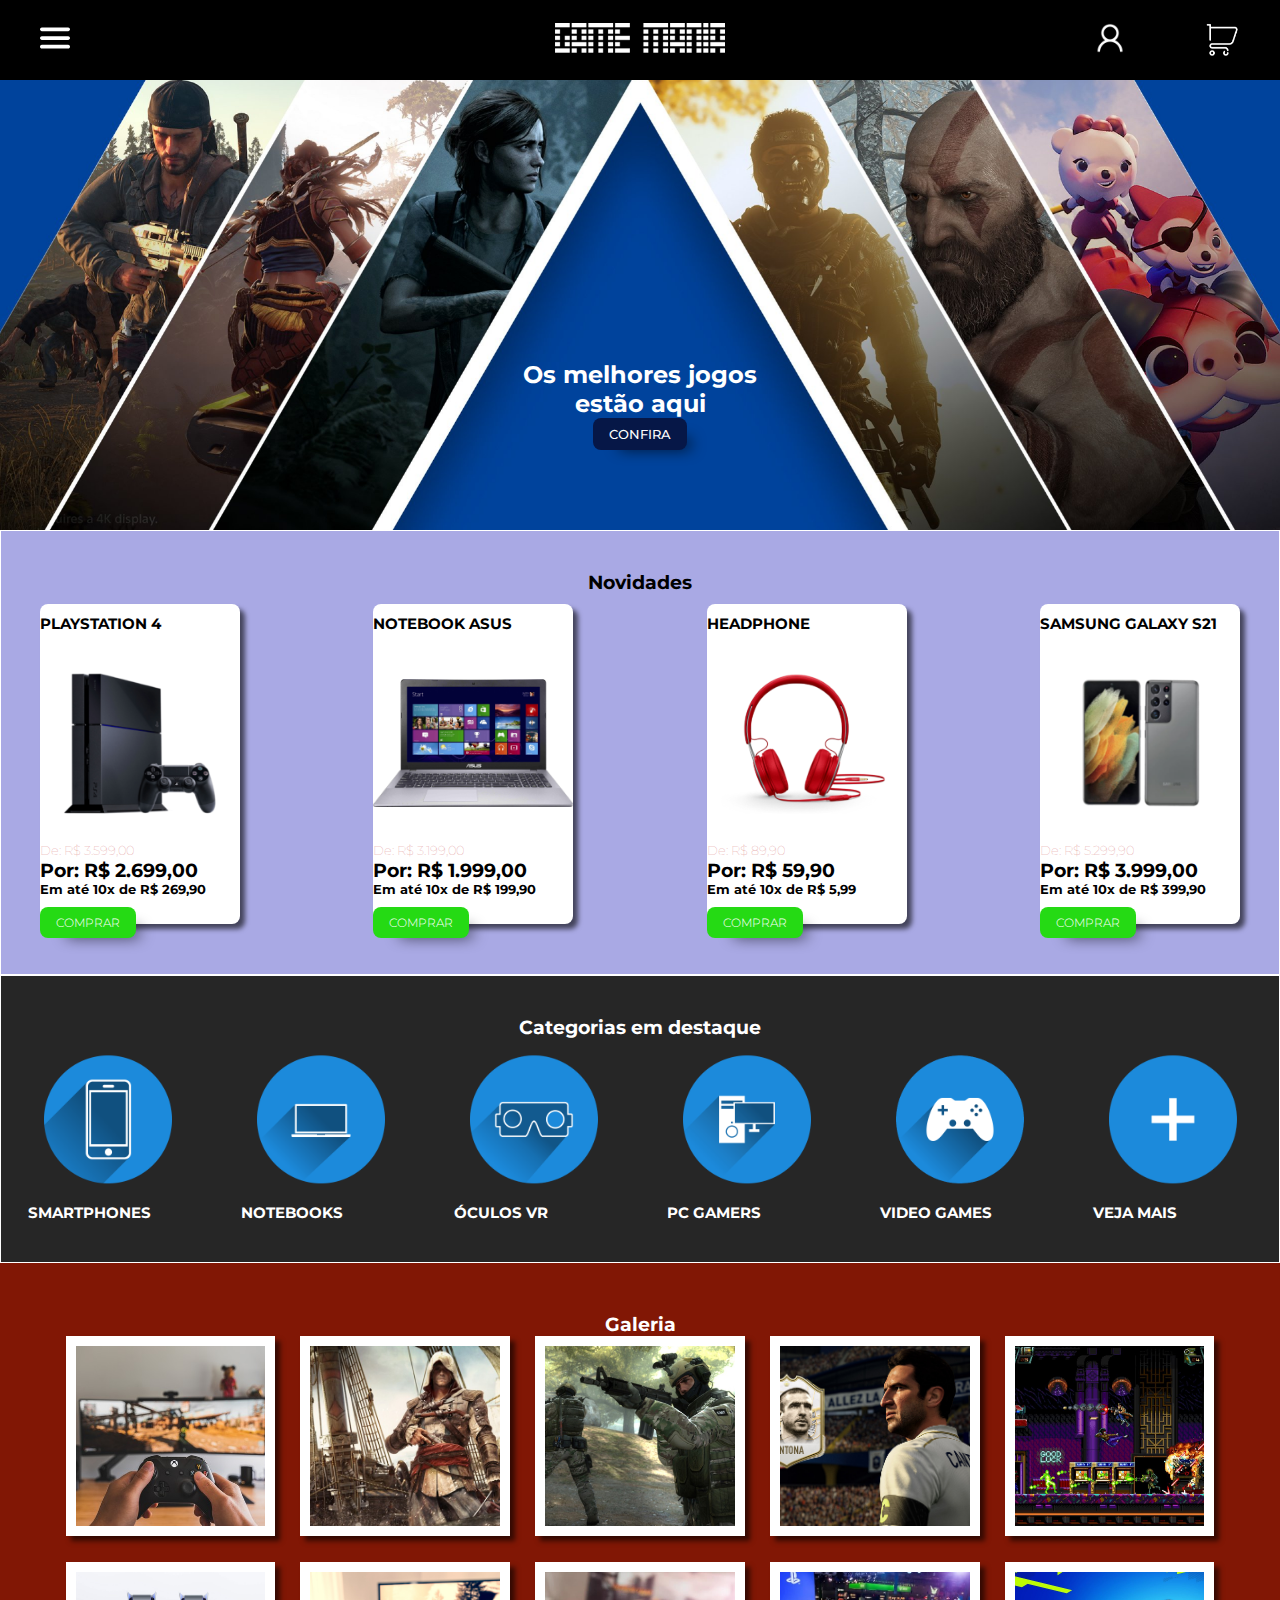
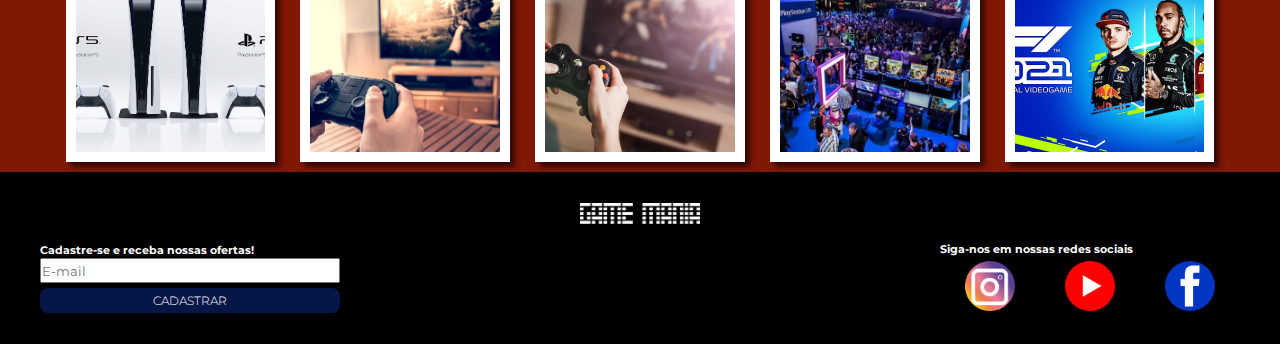
==== index.html @ 01f085e4 "inserindo rodapé e responsividade do rodapé" ====
<!DOCTYPE html>
<html lang="pt-br">
<head>
    <meta charset="UTF-8">
    <meta http-equiv="X-UA-Compatible" content="IE=edge">
    <meta name="viewport" content="width=device-width, initial-scale=1.0">
    <title>Home - Game Mania</title>
    <link href="https://cdn.jsdelivr.net/npm/bootstrap@5.1.3/dist/css/bootstrap.min.css" rel="stylesheet" integrity="sha384-1BmE4kWBq78iYhFldvKuhfTAU6auU8tT94WrHftjDbrCEXSU1oBoqyl2QvZ6jIW3" crossorigin="anonymous">
    <link rel="stylesheet" href="css/style.css">
</head>
<body>
    <!-- CABEÇALHO -->
    <header>
        <div class="container-grid">

            <!-- MENU DE BARRAS-->
            <div class="menu-hamburger">
                <a href="#" onclick="mostrarMenu()"><img src="imagens/menu-hamburguer.svg" alt="menu" width="30px"></a>
                <nav id="menu" class="menu">
                    <a href="#">Celulares</a>
                    <a href="#">Computadores</a>
                    <a href="#">Consoles</a>
                    <a href="#">Acessórios</a>
                    <a href="#">Pc gamers</a>
                </nav>
            </div>

            <!-- LOGO -->
            <div class="logo">
                <a href="#"><img src="imagens/logo-game-mania.png" alt="logo do site game mania" width="170px"></a>
            </div>
            
            <!-- LOGIN E CARRINHO -->
            <div class="icones-menu">

                <!-- LOGIN -->
                <div class="login">
                    <a href="#"><img src="imagens/login.png" alt="login" width="40px"></a>
                </div>

                <!-- CARRINHO -->
                <div class="carrinho">
                    <a href="#"><img src="imagens/carrinho-de-compras.png" alt="carrinho de compras" width="35px"></a>
                </div>    
            </div>
        </div>    
    </header>
    <!-- BANNER -->
    <div class="banner">
        <div class="container-grid posicao-banner">
            <div class="texto-banner">
                <h2>Os melhores jogos estão aqui</h2>
                <button>Confira</button>
            </div>
        </div>
    </div>
    <!-- FIM DO BANNER -->

    <!-- INICIO PRODUTOS EM NOVIDADE -->
    <section class="produtos-novidade">
        <div class="posicao-produtos-novidade">
            <div class="texto-produtos-novidade">
                <h3>Novidades</h3>
            </div>
            <div class="cards-prod-novidade container-grid">
                
                <!-- 1º PRODUTO EM NOVIDADE -->
                    <div class="card">
                        <h3>playstation 4</h3>
                        <div class="icon">
                            <img src="imagens/playstation4.png" alt="playstation 4">
                        </div>
                        <h5>De: R$ 3.599,00</h5>
                        <h4>Por: R$ 2.699,00</h4>
                        <h6>Em até 10x de R$ 269,90</h6>
                        <button>Comprar</button> 
                    </div>
                
                <!-- 2º PRODUTO EM NOVIDADE -->
                    <div class="card">
                        <h3>notebook asus</h3>
                        <div class="icon">
                            <img src="imagens/laptop-asus.png" alt="notebook">
                        </div>
                        <h5>De: R$ 3.199,00</h5>
                        <h4>Por: R$ 1.999,00</h4>
                        <h6>Em até 10x de R$ 199,90</h6>
                        <button>Comprar</button> 
                    </div>
                
                <!-- 3º PRODUTO EM NOVIDADE -->
                    <div class="card">
                        <h3>headphone</h3>
                        <div class="icon">
                            <img src="imagens/headphone-vermelho.png" alt="headphone">
                        </div>
                        <h5>De: R$ 89,90</h5>
                        <h4>Por: R$ 59,90</h4>
                        <h6>Em até 10x de R$ 5,99</h6>
                        <button>Comprar</button> 
                    </div>   
                
                <!-- 4º PRODUTO EM NOVIDADE -->
                    <div class="card">
                        <h3>Samsung galaxy s21</h3>
                        <div class="icon">
                            <img src="imagens/samsung-galaxy-s21.png" alt="galaxy s21">
                        </div>
                        <h5>De: R$ 5.299,90</h5>
                        <h4>Por: R$ 3.999,00</h4>
                        <h6>Em até 10x de R$ 399,90</h6>
                        <button>Comprar</button> 
                    </div>                  
            </div>
        </div>
    </section>

    <!-- CATEGORIAS EM DESTAQUE -->
    <section class="categorias">
        <div class="categorias-destaque container">
            <div class="texto-categorias">
                <h3>Categorias em destaque</h3>
            </div>

            <div class="row">
                    
                    <div class="col">
                        <section class="card">
                            <div class="icone">
                                <a href="#"><img src="imagens/icone smartphone.png" alt="smartphones"></a>
                            </div>
                            <h4>Smartphones</h4>
                        </section>  
                    </div>
                    
                    <div class="col">
                        <section class="card">
                            <div class="icone">
                                <a href="#"><img src="imagens/icone notebook.png" alt="notebooks"></a>
                            </div>
                            <h4>Notebooks</h4>
                        </section>    
                    </div>

                    <div class="col">
                        <section class="card">
                            <div class="icone">
                                <a href="#"><img src="imagens/icone-oculos-vr.png" alt="óculos vr"></a>
                            </div>
                            <h4>Óculos vr</h4>
                        </section>    
                    </div>

                    <div class="col">
                        <section class="card">
                            <div class="icone">
                                <a href="#"><img src="imagens/icone-pcgamer.png" alt="pc gamers"></a>
                            </div>
                            <h4>pc gamers</h4>
                        </section>    
                    </div>

                    <div class="col">
                        <section class="card">
                            <div class="icone">
                                <a href="#"><img src="imagens/icone-videogame.png" alt="videogames"></a>
                            </div>
                            <h4>video games</h4>
                        </section>    
                    </div>

                    <div class="col">
                        <section class="card">
                            <div class="icone">
                                <a href="#"><img src="imagens/icone-veja-mais.png" alt="veja mais"></a>
                            </div>
                            <h4>veja mais</h4>
                        </section>   
                    </div> 
            </div>
        </div>
    </section>
    <section class="galeria">
        <div class="galeria-fotos">
            <div class="texto-galeria">
                <h3>Galeria</h3>
            </div>
            <div class="cards-galeria container-grid">
                <a href="imagens/galeria/foto1.jpg" class="itens-galeria">
                    <img src="imagens/galeria/foto1.jpg" alt="">
                </a>
                <a href="imagens/galeria/foto2.jpg" class="itens-galeria">
                    <img src="imagens/galeria/foto2.jpg" alt="">
                </a>
                <a href="imagens/galeria/foto3.jpg" class="itens-galeria">
                    <img src="imagens/galeria/foto3.jpg" alt="">
                </a>
                <a href="imagens/galeria/foto4.jpg" class="itens-galeria">
                    <img src="imagens/galeria/foto4.jpg" alt="">
                </a>
                <a href="imagens/galeria/foto5.jpg" class="itens-galeria">
                    <img src="imagens/galeria/foto5.jpg" alt="">
                </a>
                <a href="imagens/galeria/foto6.jpg" class="itens-galeria">
                    <img src="imagens/galeria/foto6.jpg" alt="">
                </a>
                <a href="imagens/galeria/foto7.jpg" class="itens-galeria">
                    <img src="imagens/galeria/foto7.jpg" alt="">
                </a>
                <a href="imagens/galeria/foto8.jpg" class="itens-galeria">
                    <img src="imagens/galeria/foto8.jpg" alt="">
                </a>
                <a href="imagens/galeria/foto9.jpg" class="itens-galeria">
                    <img src="imagens/galeria/foto9.jpg" alt="">
                </a>
                <a href="imagens/galeria/foto10.jpg" class="itens-galeria">
                    <img src="imagens/galeria/foto10.jpg" alt="">
                </a>                
            </div>
        </div>
    </section>
    
     <!-- RODAPÉ -->
     <footer class="footer">
        <div class="rodape">
            <!-- LOGO RODAPÉ     -->
            <div class="logo-rodape">
                <img src="imagens/logo-game-mania.png" alt="logo do rodapé" width="120px">
            </div>
            <div class="cadastro-e-redes container-grid">
                <div class="receber-ofertas">
                    <div class="card">
                        <h6>Cadastre-se e receba nossas ofertas!</h6>
                        <input type="email" class="cadastro-ofertas-txt" placeholder="E-mail">
                        <a href="#" class="cadastro-ofertas-btn">
                            <button>Cadastrar</button>
                        </a>
                    </div>
                </div>
    
                <div class="redes-sociais">
                    <div class="card">
                        <h6>Siga-nos em nossas redes sociais</h6>
                        <div class="icones-redes-sociais">
                            <a href="#"><img src="imagens/footer/logo instagram.png" alt="Instagram" class="instagram" width="50px"></a>
                            <a href="#"><img src="imagens/footer/logo youtube.png" alt="Youtube" class="youtube" width="50px"></a>
                            <a href="#"><img src="imagens/footer/logo facebook.png" alt="Facebook" class="facebook" width="50px"></a>
                        </div>
                    </div>
                </div>

            </div>
             
            
        </div>
    </footer>








    <script>
        let menu = document.getElementById("menu");

        function mostrarMenu() {
            if(getComputedStyle(menu).display != "none") {
                menu.style.display = "none"
            }else (
                menu.style.display = "flex"
            )
        }
    </script>
    <script src="https://cdn.jsdelivr.net/npm/bootstrap@5.1.3/dist/js/bootstrap.bundle.min.js" integrity="sha384-ka7Sk0Gln4gmtz2MlQnikT1wXgYsOg+OMhuP+IlRH9sENBO0LRn5q+8nbTov4+1p" crossorigin="anonymous"></script>
</body>
</html>
---- css/style.css ----
@import url('https://fonts.googleapis.com/css2?family=Montserrat&display=swap');


*

{
    margin: 0;
    padding: 0;
    box-sizing: border-box;
    font-family: 'Montserrat', sans-serif;
    
}

.container-grid {
    width: 1200px;
    margin: 0 auto;
    height: 100%;
    display: flex;
    justify-content: space-between;
    align-items: center;
}

header {
    height: 80px;
    background-color: black;   
}


/* MENU */

.menu-hamburger {
    width: 150px;
    position: relative;
}

.menu a{
    text-decoration: none;
    text-transform: uppercase;
    color: white;
}

.menu a:hover {
    background-color: rgb(207, 188, 253);
    color: black;
    font-weight: bold;
}

.menu {
    display: none;
    flex-direction: column;
    width: 200px;
    height: 250px;
    background-color: black;
    position: absolute;
    top: 80;
    left: 0;
    justify-content: space-around;
}


/* LOGO */

.logo a{
    position: center;
    align-items: center;    
}


/* ÍCONES DE LOGIN E CARRINHO */

.icones-menu {
    width: 150px;
    display: flex;
    justify-content: space-between;
    align-items: center;
}

.icones-menu .login:hover {
    transform: scale(1.05);
}

.icones-menu .carrinho:hover {
    transform: scale(1.05);
}


/* BANNER */

.banner {
    background-image: url(../imagens/banner-jogos.png);
    height: 450px;
    background-repeat: no-repeat;
    background-position: center;
    background-size: cover;
}

.posicao-banner {
    display: flex;
    justify-content: center;
    align-items:flex-end;    
}

.texto-banner {
    color: white;
    font-weight: bold;
    text-align: center;
    width: 270px;
    margin-bottom: 70px;
}

.texto-banner button {
    padding: 0.5rem 1rem;
    text-transform: uppercase;
    color: white;
    font-weight: 500;
    border-radius: 8px;
    background: rgb(6, 23, 71);
    border: 0;
    cursor: pointer;
    margin-bottom: 10px;
    box-shadow: 15px 10px 15px -12px black;
    transition: 0.2s;
}

.texto-banner button:hover{
    background-color: rgb(116, 99, 212);
    font-weight: bold;
}



/* PRODUTOS EM NOVIDADE */

.produtos-novidade {
    background-color: rgb(169, 169, 228);
    border: 1px solid white;
    
}

.texto-produtos-novidade {
    display: flex;
    justify-content: center;
    text-align: center;
    width: 100%;
    margin-top: 40px;
}

.cards-prod-novidade .card {
    background-color: white;
    align-items: center;
    border-radius: 8px;
    border: 1 solid;
    max-width: 250px;
    max-height: 320px;
    margin-top: 10px;
    margin-bottom: 50px;
    box-shadow: 5px 5px 5px #0009;
}

.cards-prod-novidade .card h3 {
    text-transform: uppercase;
    font-size: 15px;
}

.cards-prod-novidade .card .icon {
    max-width: 200px;
    height: 200px;
    align-items: center;
    display: flex;
}

.cards-prod-novidade .card img{
    width: 100%;
}

.cards-prod-novidade .card h3 {
    margin: 10px 0;
}

.cards-prod-novidade .card h5 {
    font-weight: 100;
    font-size: 80%;
    color: rgb(224, 142, 142);
}

.cards-prod-novidade .card h4 {
    font-size: 120%;
}

.cards-prod-novidade .card h6 {
    margin-bottom: 10px;
    font-size: 80%;
}

.cards-prod-novidade .card button {
    padding: 0.5rem 1rem;
    text-transform: uppercase;
    font-size: 12px;
    color: white;
    font-weight: 300;
    border-radius: 8px;
    background: rgb(37, 218, 20);
    border: 0;
    cursor: pointer;
    margin-bottom: 10px;
    box-shadow: 15px 10px 15px -12px black;
    transition: 0.2s;
}

.cards-prod-novidade .card button:hover {
    background-color: rgb(9, 70, 9);
    font-weight: bold;
}

.cards-prod-novidade .card:hover {
    transform: scale(1.05);
}


/* CATEGORIAS EM DESTAQUE */

.categorias {
    background-color: #262626;
    border: 1px solid white;
}

.row{
    display: flex;
    justify-content: space-around;   
}

.texto-categorias {
    display: flex;
    justify-content: center;
    text-align: center;
    color: white;
    width: 100%;
    margin-top: 40px;
}

.categorias-destaque .card {
    border: none;
    background-color: transparent;
    align-items: center;
    margin-bottom: 40px;
}

.categorias-destaque .icone {
    transform: scale(0.8);
}

.categorias-destaque .icone:hover {
    transform: scale(0.9);
    filter: grayscale(1); 
}

.categorias-destaque .card h4 {
    font-size: 15px;
    color: white;
    text-transform: uppercase;
}


/* GALERIA */

.galeria {
    background-color: rgb(129, 23, 5);
    border: 10px solid rgb(129, 23, 5);
}

.cards-galeria {
    display: flex;
    flex-wrap: wrap;
    justify-content: space-evenly;
    gap: 2vw;
    padding: 0 2vw ;
}

.texto-galeria {
    color: white;
    display: flex;
    justify-content: center;
    text-align: center;
    width: 100%;
    margin-top: 40px;
}

.itens-galeria {
    width: 200px;
    height: 200px;
    border: 10px solid #fff;
    box-shadow: 5px 5px 5px #0009;
    flex-grow: 1;
    transition: transform .2s linear;
}

.itens-galeria img {
    width: 100%;
    height: 100%;
    object-fit: cover;
}

.itens-galeria:hover {
    transform: scale(1.05);
}


/* RODAPÉ */

.footer {
    background-color: black;
    border: 1px solid black;
}

.logo-rodape {
    display: flex;
    justify-content: center;
    text-align: center;
    width: 100%;
    margin-top: 30px;
}

.cadastro-e-redes {
    display: flex;
    justify-content: space-between;
    align-items: center;
    flex-wrap: wrap;
}

.receber-ofertas .card {
    background-color: transparent;
    align-items: left;
    border: none;
    max-width: 300px;
    max-height: 150px;
    margin-top: 20px; 
    margin-bottom: 10px;
}

.receber-ofertas .card h6{
    color: white;   
}

.cadastro-ofertas-txt {
    width: 300px;
    height: 25px;
    margin-top: 1px;
    margin-bottom: 5px;
}

.cadastro-ofertas-btn button{
    width: 300px;
    height: 25px;
    background-color: rgb(6, 23, 71);;
    text-transform: uppercase;
    font-size: 12px;
    color: white;
    font-weight: 300;
    border-radius: 8px;
    border: 0;
    cursor: pointer;
    margin-bottom: 20px;
}

.cadastro-ofertas-btn button:hover {
    background-color: rgb(116, 99, 212);
}

.redes-sociais .card {
    background-color: transparent;
    align-items: center;
    border: none;
    width: 300px    ;
    max-width: 300px;
    max-height: 100px;
    margin-bottom: 10px;
}

.redes-sociais .card h6 {
    color: white;
}

.redes-sociais .icones-redes-sociais {
    display: flex;
    justify-content: space-around;
    width: 300px;
    margin-top: 5px;
}

.redes-sociais .icones-redes-sociais a:hover {
    filter: grayscale(1);
    transform: scale(1.03);
}




/* RESPONSIVIDADE */

@media screen and (max-width: 1200px) {
    .container-grid {
        width: 85%;
    }
}

@media screen and (max-width: 960px) {
    .cards-prod-novidade {
        flex-flow: row wrap;
    }
    .cards-prod-novidade .card {
        margin: 10px;
    }
}


@media screen and (max-width: 768px) {
    .texto-banner {
        width: 230px;
    }
    
    

    .cards-prod-novidade .card {
        width: 300px;
        height: 384px;
        min-width: 300px;
        min-height: 384px;
        margin: 10px;
    }
}    



@media screen and (max-width:707px) {
    .cadastro-e-redes {
        
        justify-content: space-around;
        
    }
}


@media screen and (max-width:460px) {
    .container-grid {
        width: 95%;
    }
    
    .menu-hamburger {
        width: 50px;
    }

    .icones-menu {
        width: 90px;
    }

    .texto-banner {
        width: 220px;
    }

    .cards-prod-novidade {
        flex-direction: column;   
    }
}
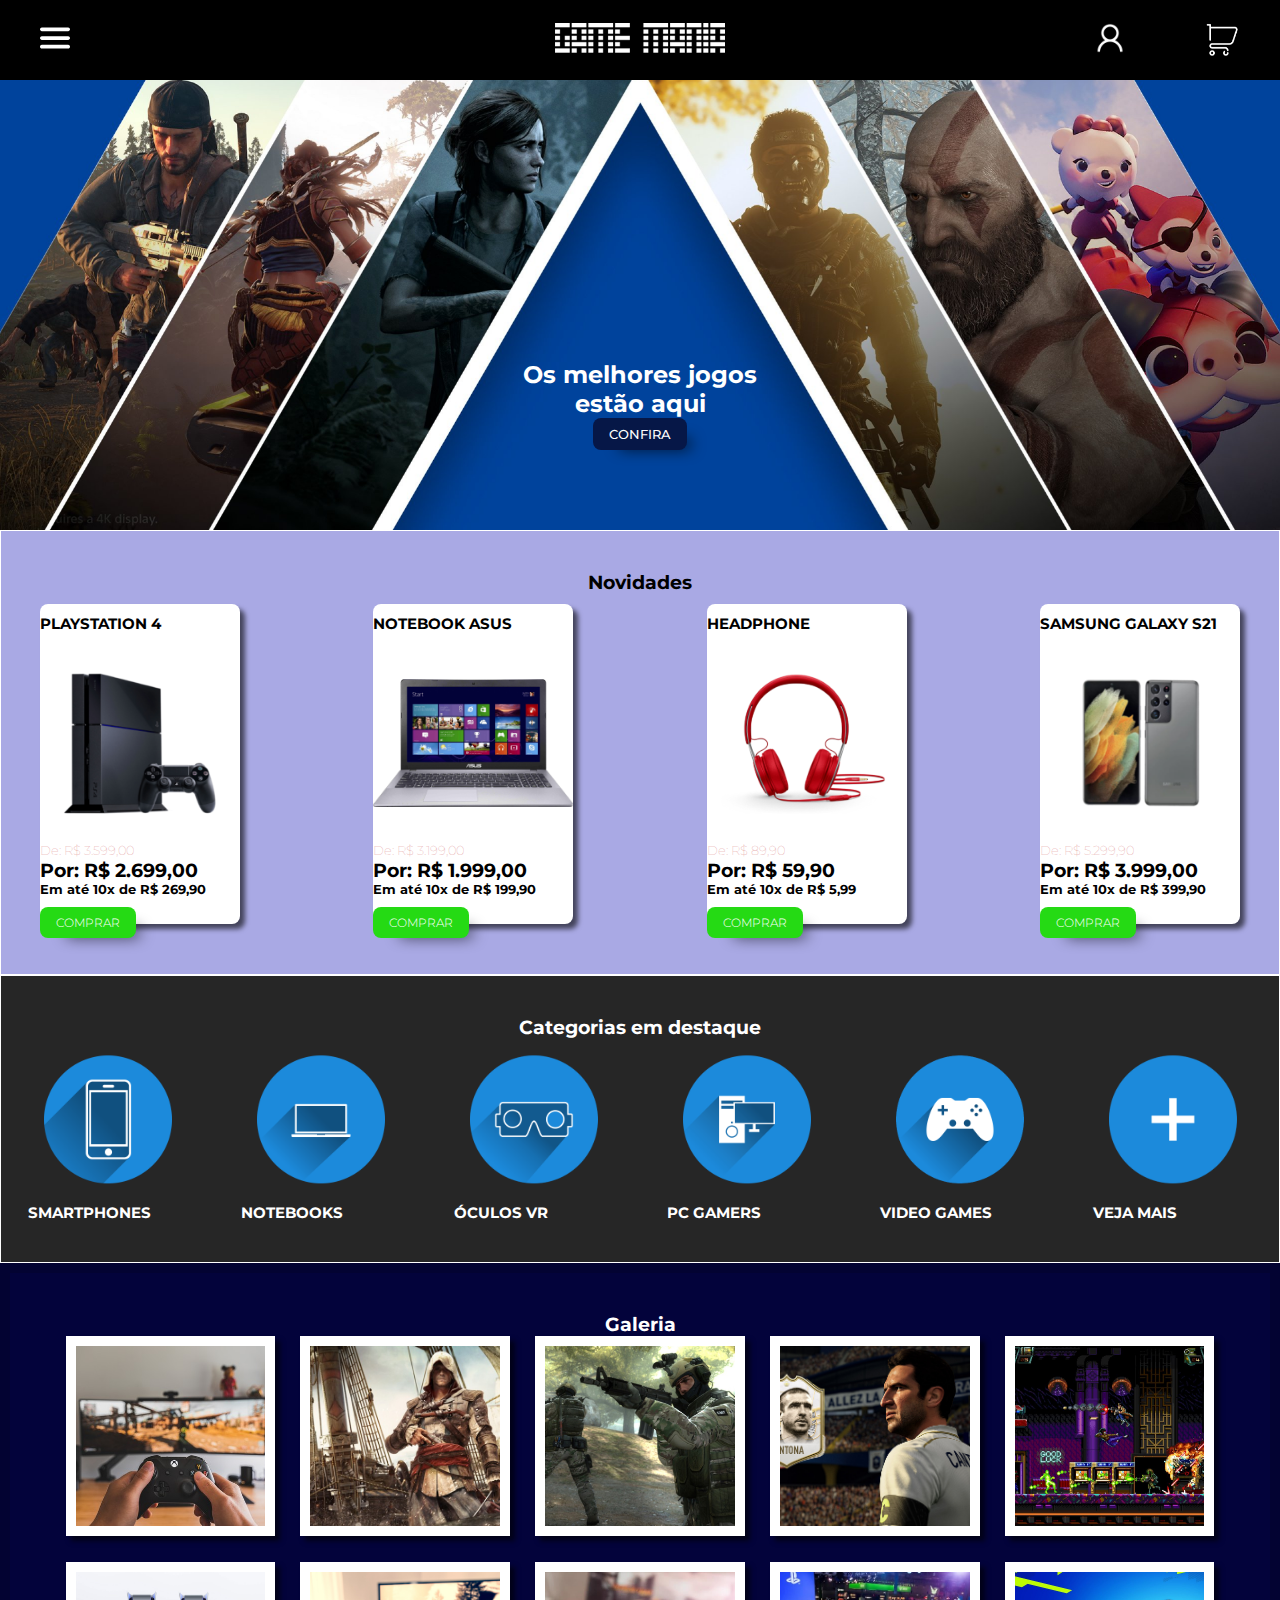
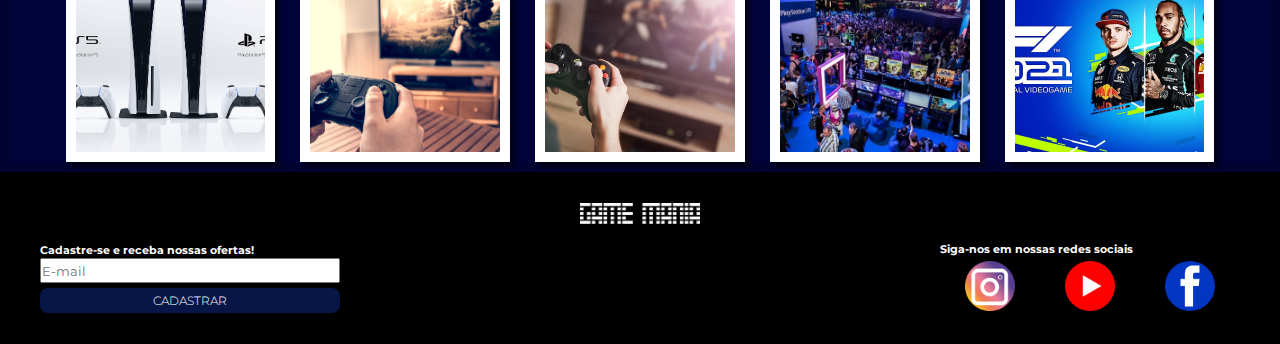
==== commit 6d1de6af: "atribuição de melhores jogos" ====
--- a/index.html
+++ b/index.html
@@ -9,6 +9,7 @@
     <link rel="stylesheet" href="css/style.css">
 </head>
 <body>
+    
     <!-- CABEÇALHO -->
     <header>
         <div class="container-grid">
@@ -17,17 +18,17 @@
             <div class="menu-hamburger">
                 <a href="#" onclick="mostrarMenu()"><img src="imagens/menu-hamburguer.svg" alt="menu" width="30px"></a>
                 <nav id="menu" class="menu">
-                    <a href="#">Celulares</a>
-                    <a href="#">Computadores</a>
-                    <a href="#">Consoles</a>
-                    <a href="#">Acessórios</a>
-                    <a href="#">Pc gamers</a>
+                    <a href="celulares.html">Celulares</a>
+                    <a href="computadores.html">Computadores</a>
+                    <a href="consoles.html">Consoles</a>
+                    <a href="acessorios.html">Acessórios</a>
+                    <a href="pcgamers.html">Pc gamers</a>
                 </nav>
             </div>
 
             <!-- LOGO -->
             <div class="logo">
-                <a href="#"><img src="imagens/logo-game-mania.png" alt="logo do site game mania" width="170px"></a>
+                <a href="index.html"><img src="imagens/logo-game-mania.png" alt="logo do site game mania" width="170px"></a>
             </div>
             
             <!-- LOGIN E CARRINHO -->
@@ -45,12 +46,13 @@
             </div>
         </div>    
     </header>
+
     <!-- BANNER -->
     <div class="banner">
         <div class="container-grid posicao-banner">
             <div class="texto-banner">
                 <h2>Os melhores jogos estão aqui</h2>
-                <button>Confira</button>
+                <a href="melhoresjogos.html"><button>Confira</button></a>
             </div>
         </div>
     </div>
@@ -127,7 +129,7 @@
                     <div class="col">
                         <section class="card">
                             <div class="icone">
-                                <a href="#"><img src="imagens/icone smartphone.png" alt="smartphones"></a>
+                                <a href="celulares.html"><img src="imagens/icone smartphone.png" alt="smartphones"></a>
                             </div>
                             <h4>Smartphones</h4>
                         </section>  
@@ -136,7 +138,7 @@
                     <div class="col">
                         <section class="card">
                             <div class="icone">
-                                <a href="#"><img src="imagens/icone notebook.png" alt="notebooks"></a>
+                                <a href="computadores.html"><img src="imagens/icone notebook.png" alt="notebooks"></a>
                             </div>
                             <h4>Notebooks</h4>
                         </section>    
@@ -145,7 +147,7 @@
                     <div class="col">
                         <section class="card">
                             <div class="icone">
-                                <a href="#"><img src="imagens/icone-oculos-vr.png" alt="óculos vr"></a>
+                                <a href="oculosvr.html"><img src="imagens/icone-oculos-vr.png" alt="óculos vr"></a>
                             </div>
                             <h4>Óculos vr</h4>
                         </section>    
@@ -154,7 +156,7 @@
                     <div class="col">
                         <section class="card">
                             <div class="icone">
-                                <a href="#"><img src="imagens/icone-pcgamer.png" alt="pc gamers"></a>
+                                <a href="pcgamers.html"><img src="imagens/icone-pcgamer.png" alt="pc gamers"></a>
                             </div>
                             <h4>pc gamers</h4>
                         </section>    
@@ -163,7 +165,7 @@
                     <div class="col">
                         <section class="card">
                             <div class="icone">
-                                <a href="#"><img src="imagens/icone-videogame.png" alt="videogames"></a>
+                                <a href="consoles.html"><img src="imagens/icone-videogame.png" alt="videogames"></a>
                             </div>
                             <h4>video games</h4>
                         </section>    
@@ -180,6 +182,8 @@
             </div>
         </div>
     </section>
+
+    <!-- GALERIA -->
     <section class="galeria">
         <div class="galeria-fotos">
             <div class="texto-galeria">
@@ -227,6 +231,8 @@
             <div class="logo-rodape">
                 <img src="imagens/logo-game-mania.png" alt="logo do rodapé" width="120px">
             </div>
+
+            <!-- CADASTRE E RECEBA OFERTAS -->
             <div class="cadastro-e-redes container-grid">
                 <div class="receber-ofertas">
                     <div class="card">
@@ -238,6 +244,7 @@
                     </div>
                 </div>
     
+                <!-- REDES SOCIAIS -->
                 <div class="redes-sociais">
                     <div class="card">
                         <h6>Siga-nos em nossas redes sociais</h6>
@@ -250,16 +257,8 @@
                 </div>
 
             </div>
-             
-            
         </div>
     </footer>
-
-
-
-
-
-
 
 
     <script>
--- a/css/style.css
+++ b/css/style.css
@@ -264,8 +264,8 @@
 /* GALERIA */
 
 .galeria {
-    background-color: rgb(129, 23, 5);
-    border: 10px solid rgb(129, 23, 5);
+    background-color: rgb(3, 3, 59);
+    border: 10px solid rgb(3, 3, 50);
 }
 
 .cards-galeria {
@@ -395,6 +395,628 @@
 
 
 
+
+/* PAGINA CELULARES */
+
+.cat-celulares {
+    background-color: rgb(169, 169, 228);
+    border: 1px solid white;  
+}
+
+.texto-celulares {
+    display: flex;
+    justify-content: center;
+    text-align: center;
+    width: 100%;
+    margin-top: 40px;
+}
+
+.cards-celulares .card {
+    background-color: white;
+    align-items: center;
+    border-radius: 8px;
+    border: 1 solid;
+    max-width: 250px;
+    max-height: 320px;
+    margin-top: 10px;
+    margin-bottom: 50px;
+    box-shadow: 5px 5px 5px #0009;
+}
+
+.cards-celulares .card h3 {
+    text-transform: uppercase;
+    font-size: 15px;
+}
+
+.cards-celulares .card .icon {
+    max-width: 200px;
+    height: 200px;
+    align-items: center;
+    display: flex;
+}
+
+.cards-celulares .card img{
+    width: 100%;
+}
+
+.cards-celulares .card h3 {
+    margin: 10px 0;
+}
+
+.cards-celulares .card h5 {
+    font-weight: 100;
+    font-size: 80%;
+    color: rgb(224, 142, 142);
+}
+
+.cards-celulares .card h4 {
+    font-size: 120%;
+}
+
+.cards-celulares .card h6 {
+    margin-bottom: 10px;
+    font-size: 80%;
+}
+
+.cards-celulares .card button {
+    padding: 0.5rem 1rem;
+    text-transform: uppercase;
+    font-size: 12px;
+    color: white;
+    font-weight: 300;
+    border-radius: 8px;
+    background: rgb(37, 218, 20);
+    border: 0;
+    cursor: pointer;
+    margin-bottom: 10px;
+    box-shadow: 15px 10px 15px -12px black;
+    transition: 0.2s;
+}
+
+.cards-celulares .card button:hover {
+    background-color: rgb(9, 70, 9);
+    font-weight: bold;
+}
+
+.cards-celulares .card:hover {
+    transform: scale(1.05);
+}
+
+
+/* PAGINA COMPUTADORES */
+
+.cat-computadores {
+    background-color: rgb(169, 169, 228);
+    border: 1px solid white;  
+}
+
+.texto-computadores {
+    display: flex;
+    justify-content: center;
+    text-align: center;
+    width: 100%;
+    margin-top: 40px;
+}
+
+.cards-computadores .card {
+    background-color: white;
+    align-items: center;
+    border-radius: 8px;
+    border: 1 solid;
+    max-width: 250px;
+    max-height: 320px;
+    margin-top: 10px;
+    margin-bottom: 50px;
+    box-shadow: 5px 5px 5px #0009;
+}
+
+.cards-computadores .card h3 {
+    text-transform: uppercase;
+    font-size: 15px;
+}
+
+.cards-computadores .card .icon {
+    max-width: 200px;
+    height: 200px;
+    align-items: center;
+    display: flex;
+}
+
+.cards-computadores .card img{
+    width: 100%;
+}
+
+.cards-computadores .card h3 {
+    margin: 10px 0;
+}
+
+.cards-computadores .card h5 {
+    font-weight: 100;
+    font-size: 80%;
+    color: rgb(224, 142, 142);
+}
+
+.cards-computadores .card h4 {
+    font-size: 120%;
+}
+
+.cards-computadores .card h6 {
+    margin-bottom: 10px;
+    font-size: 80%;
+}
+
+.cards-computadores .card button {
+    padding: 0.5rem 1rem;
+    text-transform: uppercase;
+    font-size: 12px;
+    color: white;
+    font-weight: 300;
+    border-radius: 8px;
+    background: rgb(37, 218, 20);
+    border: 0;
+    cursor: pointer;
+    margin-bottom: 10px;
+    box-shadow: 15px 10px 15px -12px black;
+    transition: 0.2s;
+}
+
+.cards-computadores .card button:hover {
+    background-color: rgb(9, 70, 9);
+    font-weight: bold;
+}
+
+.cards-computadores .card:hover {
+    transform: scale(1.05);
+}
+
+
+
+/* PAGINA CONSOLES */
+
+.cat-consoles {
+    background-color: rgb(169, 169, 228);
+    border: 1px solid white;  
+}
+
+.texto-consoles {
+    display: flex;
+    justify-content: center;
+    text-align: center;
+    width: 100%;
+    margin-top: 40px;
+}
+
+.cards-consoles .card {
+    background-color: white;
+    align-items: center;
+    border-radius: 8px;
+    border: 1 solid;
+    max-width: 250px;
+    max-height: 320px;
+    margin-top: 10px;
+    margin-bottom: 50px;
+    box-shadow: 5px 5px 5px #0009;
+}
+
+.cards-consoles .card h3 {
+    text-transform: uppercase;
+    font-size: 15px;
+}
+
+.cards-consoles .card .icon {
+    max-width: 200px;
+    height: 200px;
+    align-items: center;
+    display: flex;
+}
+
+.cards-consoles .card img{
+    width: 100%;
+}
+
+.cards-consoles .card h3 {
+    margin: 10px 0;
+}
+
+.cards-consoles .card h5 {
+    font-weight: 100;
+    font-size: 80%;
+    color: rgb(224, 142, 142);
+}
+
+.cards-consoles .card h4 {
+    font-size: 120%;
+}
+
+.cards-consoles .card h6 {
+    margin-bottom: 10px;
+    font-size: 80%;
+}
+
+.cards-consoles .card button {
+    padding: 0.5rem 1rem;
+    text-transform: uppercase;
+    font-size: 12px;
+    color: white;
+    font-weight: 300;
+    border-radius: 8px;
+    background: rgb(37, 218, 20);
+    border: 0;
+    cursor: pointer;
+    margin-bottom: 10px;
+    box-shadow: 15px 10px 15px -12px black;
+    transition: 0.2s;
+}
+
+.cards-consoles .card button:hover {
+    background-color: rgb(9, 70, 9);
+    font-weight: bold;
+}
+
+.cards-consoles .card:hover {
+    transform: scale(1.05);
+}
+
+
+
+/* PAGINA ACESSÓRIOS */
+
+.cat-acessorios {
+    background-color: rgb(169, 169, 228);
+    border: 1px solid white;  
+}
+
+.texto-acessorios {
+    display: flex;
+    justify-content: center;
+    text-align: center;
+    width: 100%;
+    margin-top: 40px;
+}
+
+.cards-acessorios .card {
+    background-color: white;
+    align-items: center;
+    border-radius: 8px;
+    border: 1 solid;
+    max-width: 250px;
+    max-height: 320px;
+    margin-top: 10px;
+    margin-bottom: 50px;
+    box-shadow: 5px 5px 5px #0009;
+}
+
+.cards-acessorios .card h3 {
+    text-transform: uppercase;
+    font-size: 15px;
+}
+
+.cards-acessorios .card .icon {
+    max-width: 200px;
+    height: 200px;
+    align-items: center;
+    display: flex;
+}
+
+.cards-acessorios .card img{
+    width: 100%;
+}
+
+.cards-acessorios .card h3 {
+    margin: 10px 0;
+}
+
+.cards-acessorios .card h5 {
+    font-weight: 100;
+    font-size: 80%;
+    color: rgb(224, 142, 142);
+}
+
+.cards-acessorios .card h4 {
+    font-size: 120%;
+}
+
+.cards-acessorios .card h6 {
+    margin-bottom: 10px;
+    font-size: 80%;
+}
+
+.cards-acessorios .card button {
+    padding: 0.5rem 1rem;
+    text-transform: uppercase;
+    font-size: 12px;
+    color: white;
+    font-weight: 300;
+    border-radius: 8px;
+    background: rgb(37, 218, 20);
+    border: 0;
+    cursor: pointer;
+    margin-bottom: 10px;
+    box-shadow: 15px 10px 15px -12px black;
+    transition: 0.2s;
+}
+
+.cards-acessorios .card button:hover {
+    background-color: rgb(9, 70, 9);
+    font-weight: bold;
+}
+
+.cards-acessorios .card:hover {
+    transform: scale(1.05);
+}
+
+
+
+/* PAGINA PC GAMERS */
+
+.cat-pcgamers {
+    background-color: rgb(169, 169, 228);
+    border: 1px solid white;  
+}
+
+.texto-pcgamers {
+    display: flex;
+    justify-content: center;
+    text-align: center;
+    width: 100%;
+    margin-top: 40px;
+}
+
+.cards-pcgamers .card {
+    background-color: white;
+    align-items: center;
+    border-radius: 8px;
+    border: 1 solid;
+    max-width: 250px;
+    max-height: 320px;
+    margin-top: 10px;
+    margin-bottom: 50px;
+    box-shadow: 5px 5px 5px #0009;
+}
+
+.cards-pcgamers .card h3 {
+    text-transform: uppercase;
+    font-size: 15px;
+}
+
+.cards-pcgamers .card .icon {
+    max-width: 200px;
+    height: 200px;
+    align-items: center;
+    display: flex;
+}
+
+.cards-pcgamers .card img{
+    width: 100%;
+}
+
+.cards-pcgamers .card h3 {
+    margin: 10px 0;
+}
+
+.cards-pcgamers .card h5 {
+    font-weight: 100;
+    font-size: 80%;
+    color: rgb(224, 142, 142);
+}
+
+.cards-pcgamers .card h4 {
+    font-size: 120%;
+}
+
+.cards-pcgamers .card h6 {
+    margin-bottom: 10px;
+    font-size: 80%;
+}
+
+.cards-pcgamers .card button {
+    padding: 0.5rem 1rem;
+    text-transform: uppercase;
+    font-size: 12px;
+    color: white;
+    font-weight: 300;
+    border-radius: 8px;
+    background: rgb(37, 218, 20);
+    border: 0;
+    cursor: pointer;
+    margin-bottom: 10px;
+    box-shadow: 15px 10px 15px -12px black;
+    transition: 0.2s;
+}
+
+.cards-pcgamers .card button:hover {
+    background-color: rgb(9, 70, 9);
+    font-weight: bold;
+}
+
+.cards-pcgamers .card:hover {
+    transform: scale(1.05);
+}
+
+
+
+/* PAGINA OCULOS VR */
+
+.cat-oculosvr {
+    background-color: rgb(169, 169, 228);
+    border: 1px solid white;  
+}
+
+.texto-oculosvr {
+    display: flex;
+    justify-content: center;
+    text-align: center;
+    width: 100%;
+    margin-top: 40px;
+}
+
+.cards-oculosvr .card {
+    background-color: white;
+    align-items: center;
+    border-radius: 8px;
+    border: 1 solid;
+    max-width: 250px;
+    max-height: 320px;
+    margin-top: 10px;
+    margin-bottom: 50px;
+    box-shadow: 5px 5px 5px #0009;
+}
+
+.cards-oculosvr .card h3 {
+    text-transform: uppercase;
+    font-size: 15px;
+}
+
+.cards-oculosvr .card .icon {
+    max-width: 200px;
+    height: 200px;
+    align-items: center;
+    display: flex;
+}
+
+.cards-oculosvr .card img{
+    width: 100%;
+}
+
+.cards-oculosvr .card h3 {
+    margin: 10px 0;
+}
+
+.cards-oculosvr .card h5 {
+    font-weight: 100;
+    font-size: 80%;
+    color: rgb(224, 142, 142);
+}
+
+.cards-oculosvr .card h4 {
+    font-size: 120%;
+}
+
+.cards-oculosvr .card h6 {
+    margin-bottom: 10px;
+    font-size: 80%;
+}
+
+.cards-oculosvr .card button {
+    padding: 0.5rem 1rem;
+    text-transform: uppercase;
+    font-size: 12px;
+    color: white;
+    font-weight: 300;
+    border-radius: 8px;
+    background: rgb(37, 218, 20);
+    border: 0;
+    cursor: pointer;
+    margin-bottom: 10px;
+    box-shadow: 15px 10px 15px -12px black;
+    transition: 0.2s;
+}
+
+.cards-oculosvr .card button:hover {
+    background-color: rgb(9, 70, 9);
+    font-weight: bold;
+}
+
+.cards-oculosvr .card:hover {
+    transform: scale(1.05);
+}
+
+
+
+/* PAGINA MELHORES JOGOS */
+
+.cat-melhoresjogos {
+    background-color: rgb(169, 169, 228);
+    border: 1px solid white;  
+}
+
+.texto-melhoresjogos {
+    display: flex;
+    justify-content: center;
+    text-align: center;
+    width: 100%;
+    margin-top: 40px;
+}
+
+.cards-melhoresjogos .card {
+    background-color: white;
+    align-items: center;
+    border-radius: 8px;
+    border: 1 solid;
+    max-width: 250px;
+    max-height: 320px;
+    margin-top: 10px;
+    margin-bottom: 50px;
+    box-shadow: 5px 5px 5px #0009;
+}
+
+.cards-melhoresjogos .card h3 {
+    text-transform: uppercase;
+    font-size: 15px;
+}
+
+.cards-melhoresjogos .card .icon {
+    max-width: 200px;
+    height: 200px;
+    align-items: center;
+    display: flex;
+}
+
+.cards-melhoresjogos .card img{
+    width: 100%;
+}
+
+.cards-melhoresjogos .card h3 {
+    margin: 10px 0;
+}
+
+.cards-melhoresjogos .card h5 {
+    font-weight: 100;
+    font-size: 80%;
+    color: rgb(224, 142, 142);
+}
+
+.cards-melhoresjogos .card h4 {
+    font-size: 120%;
+}
+
+.cards-melhoresjogos .card h6 {
+    margin-bottom: 10px;
+    font-size: 80%;
+}
+
+.cards-melhoresjogos .card button {
+    padding: 0.5rem 1rem;
+    text-transform: uppercase;
+    font-size: 12px;
+    color: white;
+    font-weight: 300;
+    border-radius: 8px;
+    background: rgb(37, 218, 20);
+    border: 0;
+    cursor: pointer;
+    margin-bottom: 10px;
+    box-shadow: 15px 10px 15px -12px black;
+    transition: 0.2s;
+}
+
+.cards-melhoresjogos .card button:hover {
+    background-color: rgb(9, 70, 9);
+    font-weight: bold;
+}
+
+.cards-melhoresjogos .card:hover {
+    transform: scale(1.05);
+}
+
+
+
+
+
+
+
+
+
 /* RESPONSIVIDADE */
 
 @media screen and (max-width: 1200px) {
@@ -410,6 +1032,49 @@
     .cards-prod-novidade .card {
         margin: 10px;
     }
+
+    .cards-celulares {
+        flex-flow: row wrap;
+    }
+    .cards-celulares .card {
+        margin: 10px;
+    }
+    .cards-computadores {
+        flex-flow: row wrap;
+    }
+    .cards-computadores .card {
+        margin: 10px;
+    }
+    .cards-consoles {
+        flex-flow: row wrap;
+    }
+    .cards-consoles .card {
+        margin: 10px;
+    }
+    .cards-acessorios {
+        flex-flow: row wrap;
+    }
+    .cards-acessorios .card {
+        margin: 10px;
+    }
+    .cards-pcgamers {
+        flex-flow: row wrap;
+    }
+    .cards-pcgamers .card {
+        margin: 10px;
+    }
+    .cards-oculosvr {
+        flex-flow: row wrap;
+    }
+    .cards-oculosvr .card {
+        margin: 10px;
+    }
+    .cards-melhoresjogos {
+        flex-flow: row wrap;
+    }
+    .cards-melhoresjogos .card {
+        margin: 10px;
+    }
 }
 
 
@@ -418,8 +1083,6 @@
         width: 230px;
     }
     
-    
-
     .cards-prod-novidade .card {
         width: 300px;
         height: 384px;
@@ -427,15 +1090,89 @@
         min-height: 384px;
         margin: 10px;
     }
+    .cards-celulares .card {
+        width: 300px;
+        height: 384px;
+        min-width: 300px;
+        min-height: 384px;
+        margin: 10px;
+    }
+    .cards-computadores .card {
+        width: 300px;
+        height: 384px;
+        min-width: 300px;
+        min-height: 384px;
+        margin: 10px;
+    }
+    .cards-consoles .card {
+        width: 300px;
+        height: 384px;
+        min-width: 300px;
+        min-height: 384px;
+        margin: 10px;
+    }
+    .cards-acessorios .card {
+        width: 300px;
+        height: 384px;
+        min-width: 300px;
+        min-height: 384px;
+        margin: 10px;
+    }
+    .cards-pcgamers .card {
+        width: 300px;
+        height: 384px;
+        min-width: 300px;
+        min-height: 384px;
+        margin: 10px;
+    }
+    .cards-oculosvr .card {
+        width: 300px;
+        height: 384px;
+        min-width: 300px;
+        min-height: 384px;
+        margin: 10px;
+    }
+    .cards-melhoresjogos .card {
+        width: 300px;
+        height: 384px;
+        min-width: 300px;
+        min-height: 384px;
+        margin: 10px;
+    }
 }    
 
+@media screen and (max-width:754px) {
+     .cards-prod-novidade {
+        justify-content: space-around;
+    }
+    .cards-celulares {
+        justify-content: space-around;
+    }
+    .cards-computadores {
+        justify-content: space-around;
+    }
+    .cards-consoles {
+        justify-content: space-around;
+    }
+    .cards-acessorios {
+        justify-content: space-around;
+    }
+    .cards-pcgamers {
+        justify-content: space-around;
+    }
+    .cards-oculosvr {
+        justify-content: space-around;
+    }
+    .cards-melhoresjogos {
+        justify-content: space-around;
+    }
+}
+
 
 
 @media screen and (max-width:707px) {
-    .cadastro-e-redes {
-        
+    .cadastro-e-redes {      
         justify-content: space-around;
-        
     }
 }
 
@@ -460,4 +1197,84 @@
     .cards-prod-novidade {
         flex-direction: column;   
     }
-}
+    .cards-celulares {
+        flex-direction: column;   
+    }
+    .cards-computadores {
+        flex-direction: column;   
+    }
+    .cards-consoles {
+        flex-direction: column;   
+    }
+    .cards-acessorios {
+        flex-direction: column;   
+    }
+    .cards-pcgamers {
+        flex-direction: column;   
+    }
+    .cards-oculosvr {
+        flex-direction: column;   
+    }
+    .cards-melhoresjogos {
+        flex-direction: column;   
+    }
+}
+
+@media screen and (max-width:360px) {
+    .cards-prod-novidade .card {
+        width: 2700px;
+        height: 384px;
+        min-width: 270px;
+        min-height: 384px;
+        margin: 10px;
+    }
+    .cards-celulares .card {
+        width: 2700px;
+        height: 384px;
+        min-width: 270px;
+        min-height: 384px;
+        margin: 10px;
+    }
+    .cards-computadores .card {
+        width: 2700px;
+        height: 384px;
+        min-width: 270px;
+        min-height: 384px;
+        margin: 10px;
+    }
+    .cards-consoles .card {
+        width: 2700px;
+        height: 384px;
+        min-width: 270px;
+        min-height: 384px;
+        margin: 10px;
+    }
+    .cards-acessorios .card {
+        width: 2700px;
+        height: 384px;
+        min-width: 270px;
+        min-height: 384px;
+        margin: 10px;
+    }
+    .cards-pcgamers .card {
+        width: 2700px;
+        height: 384px;
+        min-width: 270px;
+        min-height: 384px;
+        margin: 10px;
+    }
+    .cards-oculosvr .card {
+        width: 2700px;
+        height: 384px;
+        min-width: 270px;
+        min-height: 384px;
+        margin: 10px;
+    }
+    .cards-melhoresjogos .card {
+        width: 2700px;
+        height: 384px;
+        min-width: 270px;
+        min-height: 384px;
+        margin: 10px;
+    }
+}
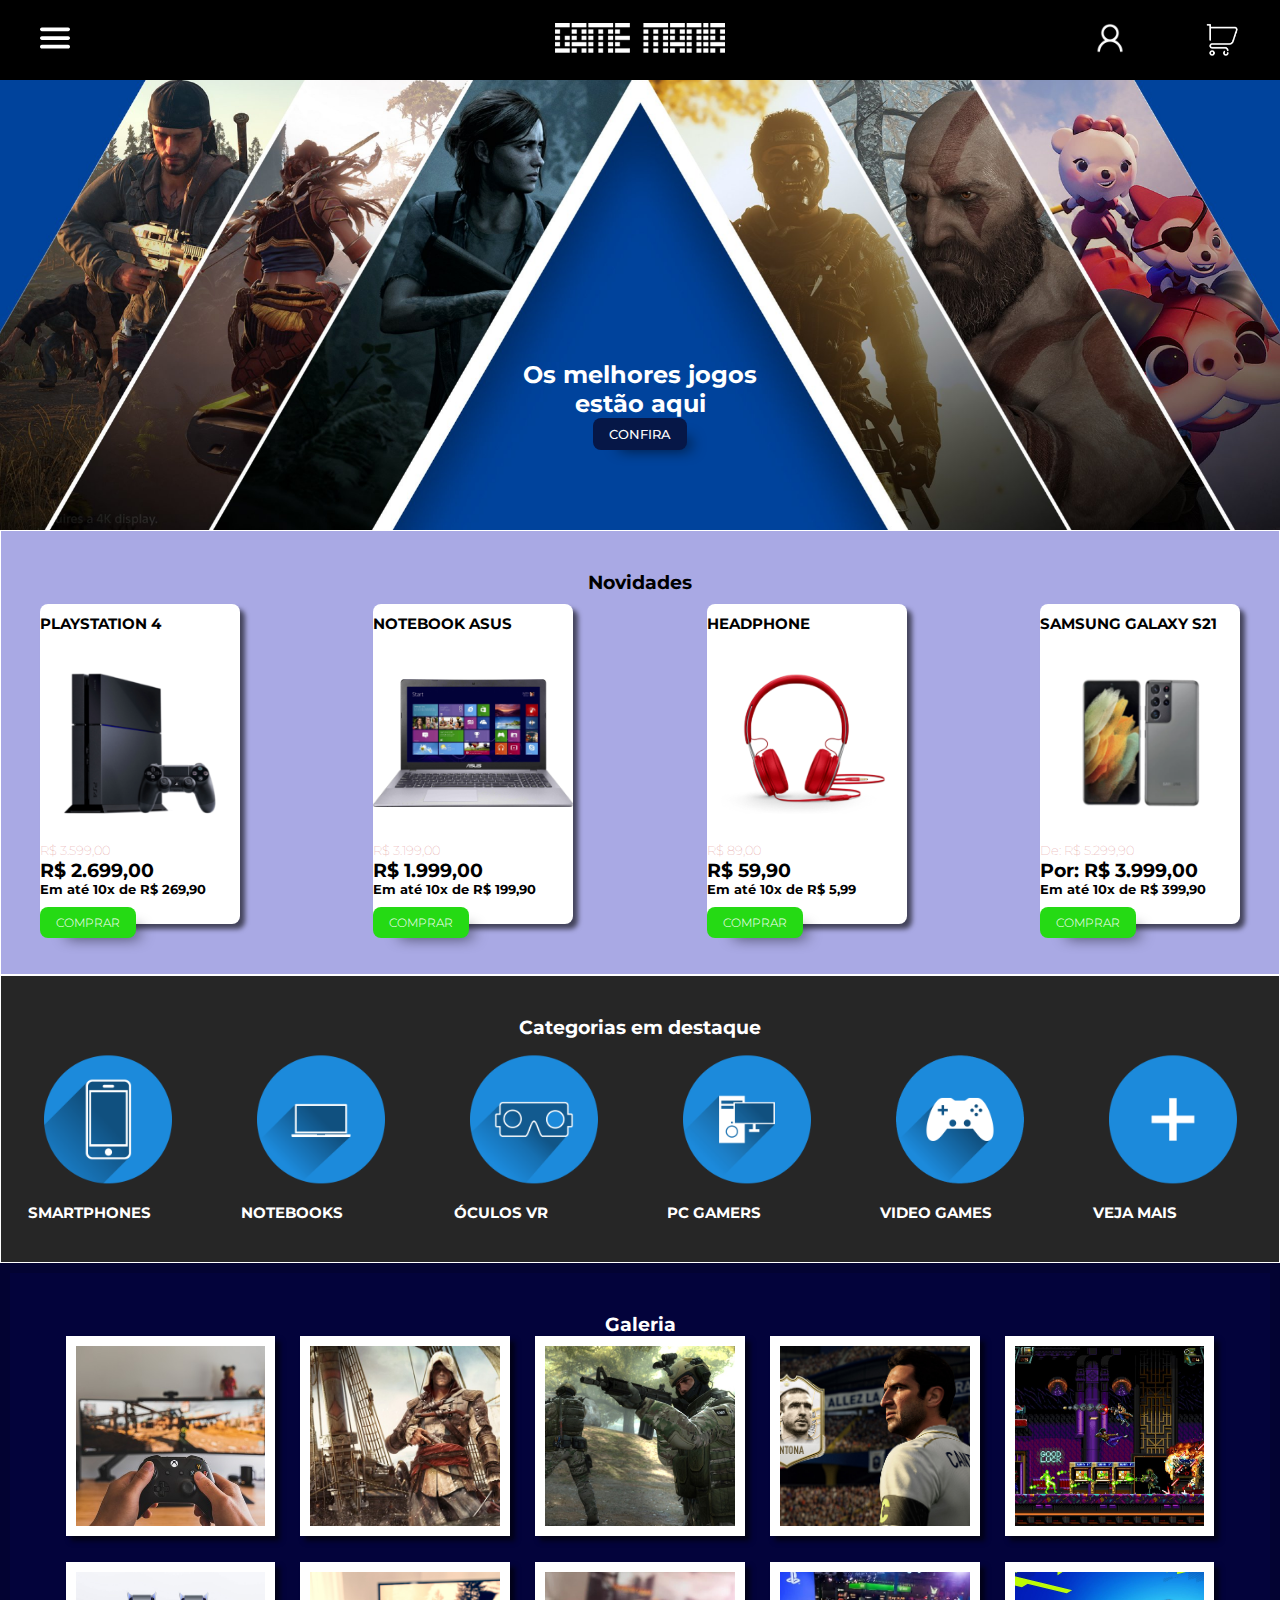
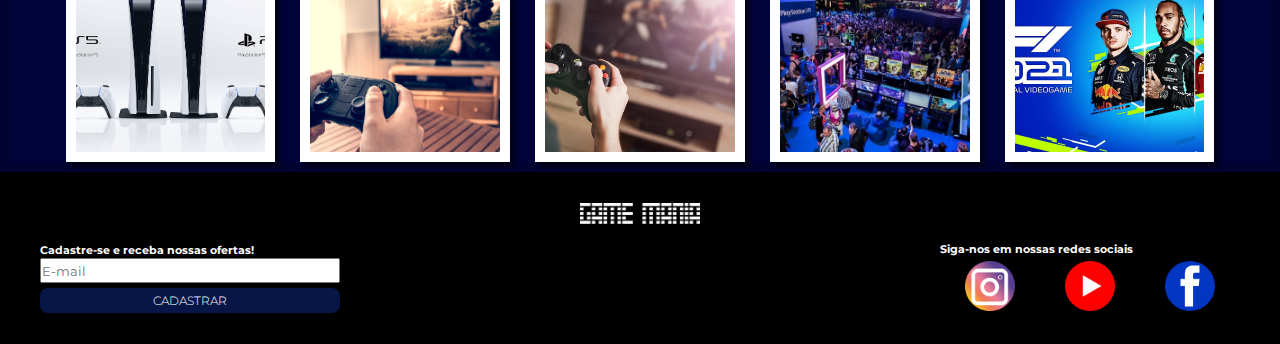
==== commit 7170caa4: "criação do arquivo script.js e renderização de novidades" ====
--- a/index.html
+++ b/index.html
@@ -8,7 +8,7 @@
     <link href="https://cdn.jsdelivr.net/npm/bootstrap@5.1.3/dist/css/bootstrap.min.css" rel="stylesheet" integrity="sha384-1BmE4kWBq78iYhFldvKuhfTAU6auU8tT94WrHftjDbrCEXSU1oBoqyl2QvZ6jIW3" crossorigin="anonymous">
     <link rel="stylesheet" href="css/style.css">
 </head>
-<body>
+<body onload="renderizarNovidades()">
     
     <!-- CABEÇALHO -->
     <header>
@@ -64,10 +64,9 @@
             <div class="texto-produtos-novidade">
                 <h3>Novidades</h3>
             </div>
-            <div class="cards-prod-novidade container-grid">
+            <div id="espaco-novidades" class="cards-prod-novidade container-grid">
                 
-                <!-- 1º PRODUTO EM NOVIDADE -->
-                    <div class="card">
+                    <!-- <div class="card">
                         <h3>playstation 4</h3>
                         <div class="icon">
                             <img src="imagens/playstation4.png" alt="playstation 4">
@@ -78,7 +77,6 @@
                         <button>Comprar</button> 
                     </div>
                 
-                <!-- 2º PRODUTO EM NOVIDADE -->
                     <div class="card">
                         <h3>notebook asus</h3>
                         <div class="icon">
@@ -89,8 +87,7 @@
                         <h6>Em até 10x de R$ 199,90</h6>
                         <button>Comprar</button> 
                     </div>
-                
-                <!-- 3º PRODUTO EM NOVIDADE -->
+                              
                     <div class="card">
                         <h3>headphone</h3>
                         <div class="icon">
@@ -100,9 +97,8 @@
                         <h4>Por: R$ 59,90</h4>
                         <h6>Em até 10x de R$ 5,99</h6>
                         <button>Comprar</button> 
-                    </div>   
-                
-                <!-- 4º PRODUTO EM NOVIDADE -->
+                    </div>
+                           
                     <div class="card">
                         <h3>Samsung galaxy s21</h3>
                         <div class="icon">
@@ -112,7 +108,7 @@
                         <h4>Por: R$ 3.999,00</h4>
                         <h6>Em até 10x de R$ 399,90</h6>
                         <button>Comprar</button> 
-                    </div>                  
+                    </div>                   -->
             </div>
         </div>
     </section>
@@ -189,7 +185,7 @@
             <div class="texto-galeria">
                 <h3>Galeria</h3>
             </div>
-            <div class="cards-galeria container-grid">
+            <div id="espaco-galeria" class="cards-galeria container-grid">
                 <a href="imagens/galeria/foto1.jpg" class="itens-galeria">
                     <img src="imagens/galeria/foto1.jpg" alt="">
                 </a>
@@ -237,10 +233,9 @@
                 <div class="receber-ofertas">
                     <div class="card">
                         <h6>Cadastre-se e receba nossas ofertas!</h6>
-                        <input type="email" class="cadastro-ofertas-txt" placeholder="E-mail">
-                        <a href="#" class="cadastro-ofertas-btn">
-                            <button>Cadastrar</button>
-                        </a>
+                        <input id="campo-email" type="email" class="cadastro-ofertas-txt" placeholder="E-mail" required>
+                        <button class="cadastro-ofertas-btn" onclick="enviarEmail()">Cadastrar</button>
+                        
                     </div>
                 </div>
     
@@ -272,6 +267,7 @@
             )
         }
     </script>
+    <script src="js/script.js"></script>
     <script src="https://cdn.jsdelivr.net/npm/bootstrap@5.1.3/dist/js/bootstrap.bundle.min.js" integrity="sha384-ka7Sk0Gln4gmtz2MlQnikT1wXgYsOg+OMhuP+IlRH9sENBO0LRn5q+8nbTov4+1p" crossorigin="anonymous"></script>
 </body>
 </html>--- a/css/style.css
+++ b/css/style.css
@@ -348,7 +348,7 @@
     margin-bottom: 5px;
 }
 
-.cadastro-ofertas-btn button{
+.cadastro-ofertas-btn{
     width: 300px;
     height: 25px;
     background-color: rgb(6, 23, 71);;
@@ -391,6 +391,8 @@
     filter: grayscale(1);
     transform: scale(1.03);
 }
+/* FIM DA PAGINA INDEX */
+
 
 
 
@@ -481,6 +483,11 @@
 .cards-celulares .card:hover {
     transform: scale(1.05);
 }
+/* FIM DA PAGINA CELULARES */
+
+
+
+
 
 
 /* PAGINA COMPUTADORES */
@@ -568,6 +575,9 @@
 .cards-computadores .card:hover {
     transform: scale(1.05);
 }
+/* FIM DA PAGINA COMPUTADORES */
+
+
 
 
 
@@ -656,6 +666,9 @@
 .cards-consoles .card:hover {
     transform: scale(1.05);
 }
+/* FIM DA PAGINA CONSOLES */
+
+
 
 
 
@@ -744,6 +757,9 @@
 .cards-acessorios .card:hover {
     transform: scale(1.05);
 }
+/* FIM DA PAGINA ACESSORIOS */
+
+
 
 
 
@@ -832,6 +848,9 @@
 .cards-pcgamers .card:hover {
     transform: scale(1.05);
 }
+/* FIM DA PAGINA PC GAMERS */
+
+
 
 
 
@@ -920,6 +939,9 @@
 .cards-oculosvr .card:hover {
     transform: scale(1.05);
 }
+/* FIM DA PAGINA OCULOS VR */
+
+
 
 
 
@@ -1008,7 +1030,7 @@
 .cards-melhoresjogos .card:hover {
     transform: scale(1.05);
 }
-
+/* FIM DA PAGINA MELHORES JOGOS */
 
 
 
@@ -1025,6 +1047,8 @@
     }
 }
 
+
+
 @media screen and (max-width: 960px) {
     .cards-prod-novidade {
         flex-flow: row wrap;
@@ -1078,6 +1102,7 @@
 }
 
 
+
 @media screen and (max-width: 768px) {
     .texto-banner {
         width: 230px;
@@ -1141,6 +1166,7 @@
     }
 }    
 
+
 @media screen and (max-width:754px) {
      .cards-prod-novidade {
         justify-content: space-around;
@@ -1220,6 +1246,7 @@
     }
 }
 
+
 @media screen and (max-width:360px) {
     .cards-prod-novidade .card {
         width: 2700px;
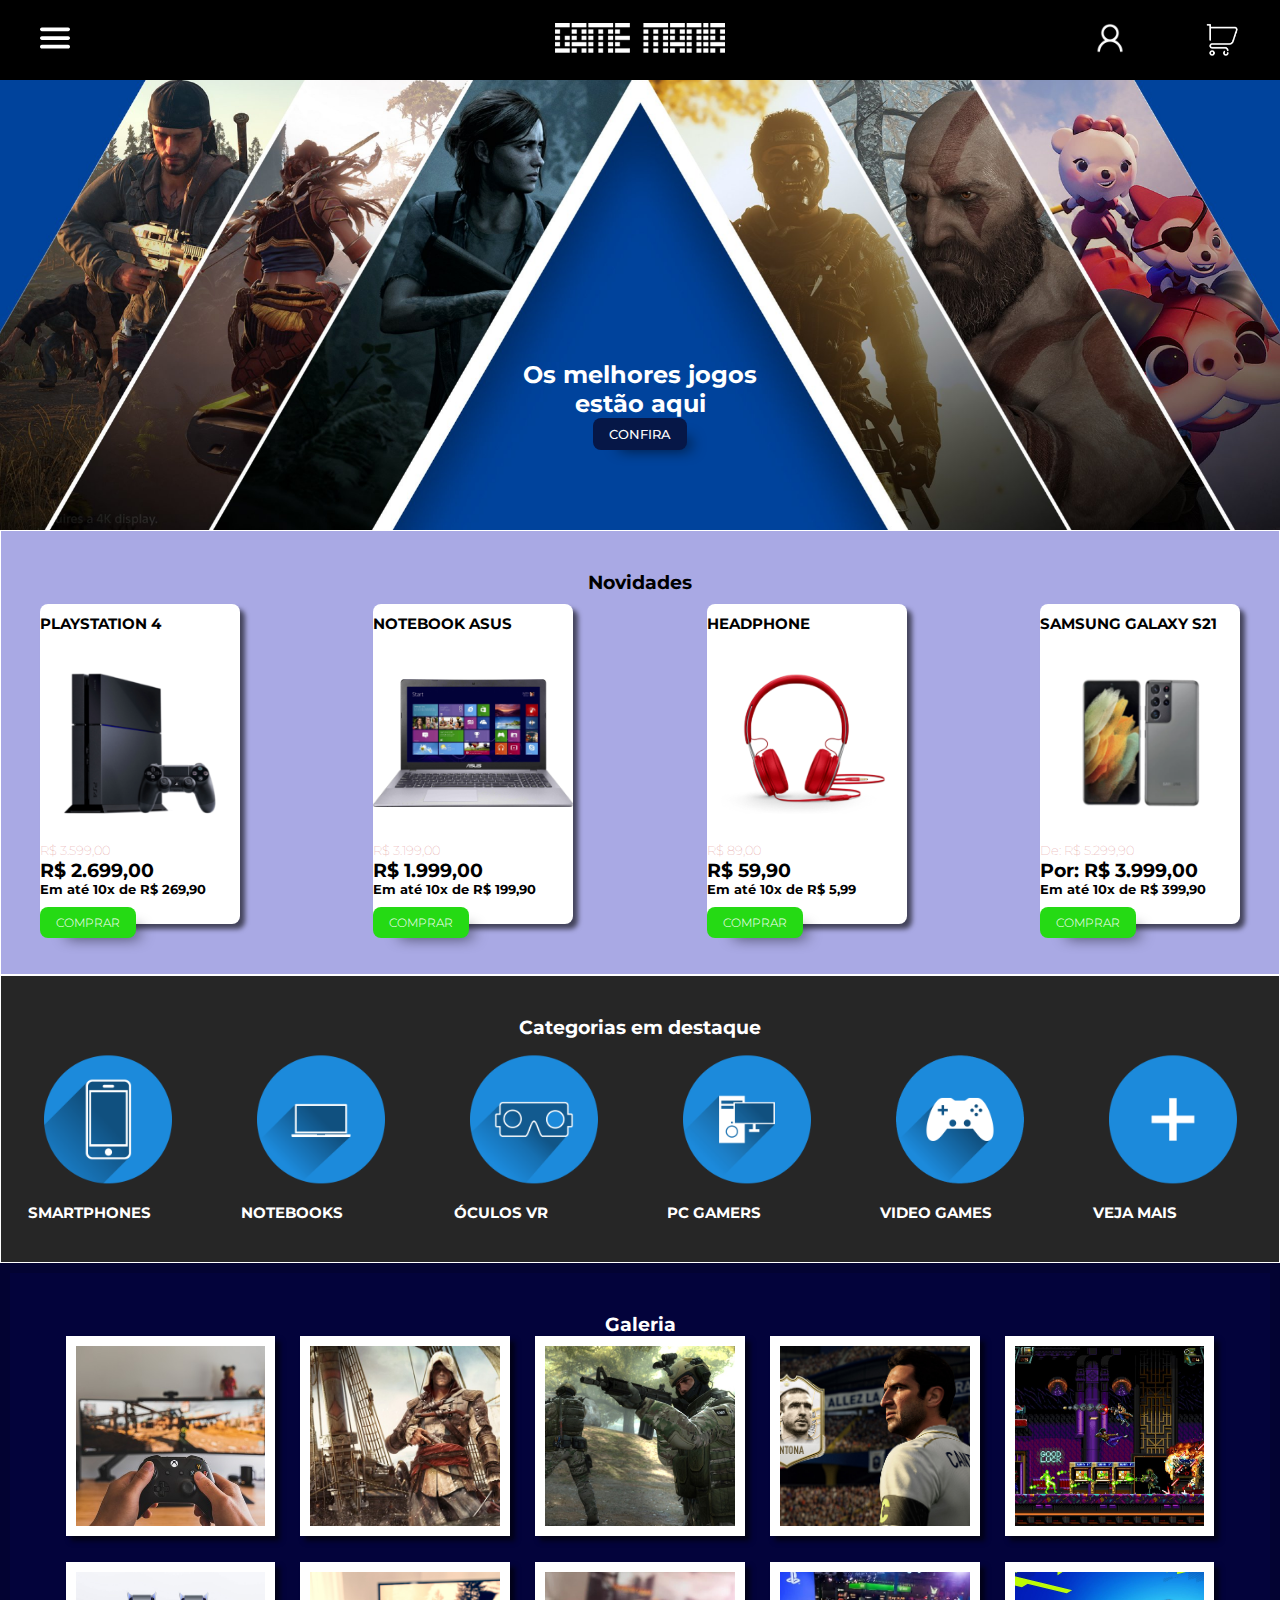
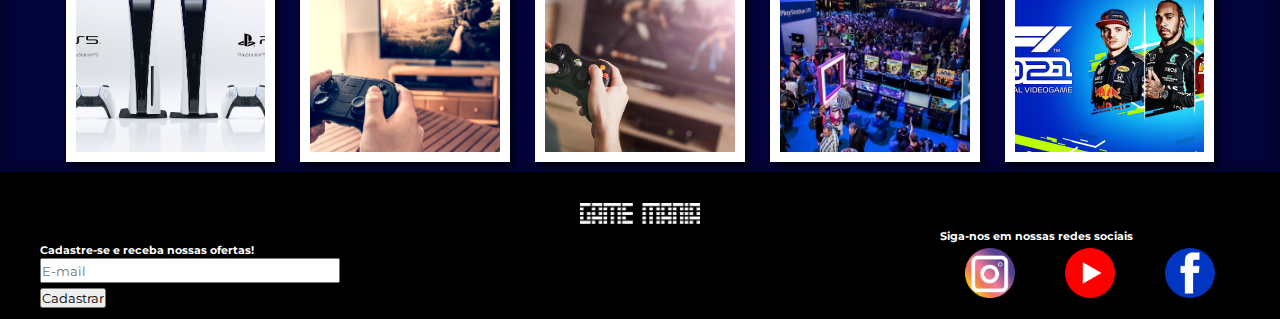
==== commit af5a0467: "implementação do JQuery" ====
--- a/index.html
+++ b/index.html
@@ -7,6 +7,7 @@
     <title>Home - Game Mania</title>
     <link href="https://cdn.jsdelivr.net/npm/bootstrap@5.1.3/dist/css/bootstrap.min.css" rel="stylesheet" integrity="sha384-1BmE4kWBq78iYhFldvKuhfTAU6auU8tT94WrHftjDbrCEXSU1oBoqyl2QvZ6jIW3" crossorigin="anonymous">
     <link rel="stylesheet" href="css/style.css">
+    <script src="js/jquery-3.6.0.js"></script>
 </head>
 <body onload="renderizarNovidades()">
     
@@ -16,7 +17,8 @@
 
             <!-- MENU DE BARRAS-->
             <div class="menu-hamburger">
-                <a href="#" onclick="mostrarMenu()"><img src="imagens/menu-hamburguer.svg" alt="menu" width="30px"></a>
+                <!-- <a href="#" onclick="mostrarMenu()"><img src="imagens/menu-hamburguer.svg" alt="menu" width="30px"></a> -->
+                <a href="#" id="barras"><img class="barras" src="imagens/menu-hamburguer.svg" alt="menu" width="30px"></a>
                 <nav id="menu" class="menu">
                     <a href="celulares.html">Celulares</a>
                     <a href="computadores.html">Computadores</a>
@@ -234,8 +236,7 @@
                     <div class="card">
                         <h6>Cadastre-se e receba nossas ofertas!</h6>
                         <input id="campo-email" type="email" class="cadastro-ofertas-txt" placeholder="E-mail" required>
-                        <button class="cadastro-ofertas-btn" onclick="enviarEmail()">Cadastrar</button>
-                        
+                        <button onclick="enviarEmail()">Cadastrar</button>
                     </div>
                 </div>
     
@@ -255,18 +256,6 @@
         </div>
     </footer>
 
-
-    <script>
-        let menu = document.getElementById("menu");
-
-        function mostrarMenu() {
-            if(getComputedStyle(menu).display != "none") {
-                menu.style.display = "none"
-            }else (
-                menu.style.display = "flex"
-            )
-        }
-    </script>
     <script src="js/script.js"></script>
     <script src="https://cdn.jsdelivr.net/npm/bootstrap@5.1.3/dist/js/bootstrap.bundle.min.js" integrity="sha384-ka7Sk0Gln4gmtz2MlQnikT1wXgYsOg+OMhuP+IlRH9sENBO0LRn5q+8nbTov4+1p" crossorigin="anonymous"></script>
 </body>
--- a/css/style.css
+++ b/css/style.css
@@ -57,6 +57,9 @@
     justify-content: space-around;
 }
 
+.menu-ativo {
+    display: flex;
+}
 
 /* LOGO */
 
@@ -91,7 +94,7 @@
     height: 450px;
     background-repeat: no-repeat;
     background-position: center;
-    background-size: cover;
+    background-size: cover; */
 }
 
 .posicao-banner {
@@ -348,7 +351,7 @@
     margin-bottom: 5px;
 }
 
-.cadastro-ofertas-btn{
+.receber-ofertas .button{
     width: 300px;
     height: 25px;
     background-color: rgb(6, 23, 71);;
@@ -362,9 +365,10 @@
     margin-bottom: 20px;
 }
 
-.cadastro-ofertas-btn button:hover {
+.receber-ofertas .button:hover {
     background-color: rgb(116, 99, 212);
 }
+
 
 .redes-sociais .card {
     background-color: transparent;
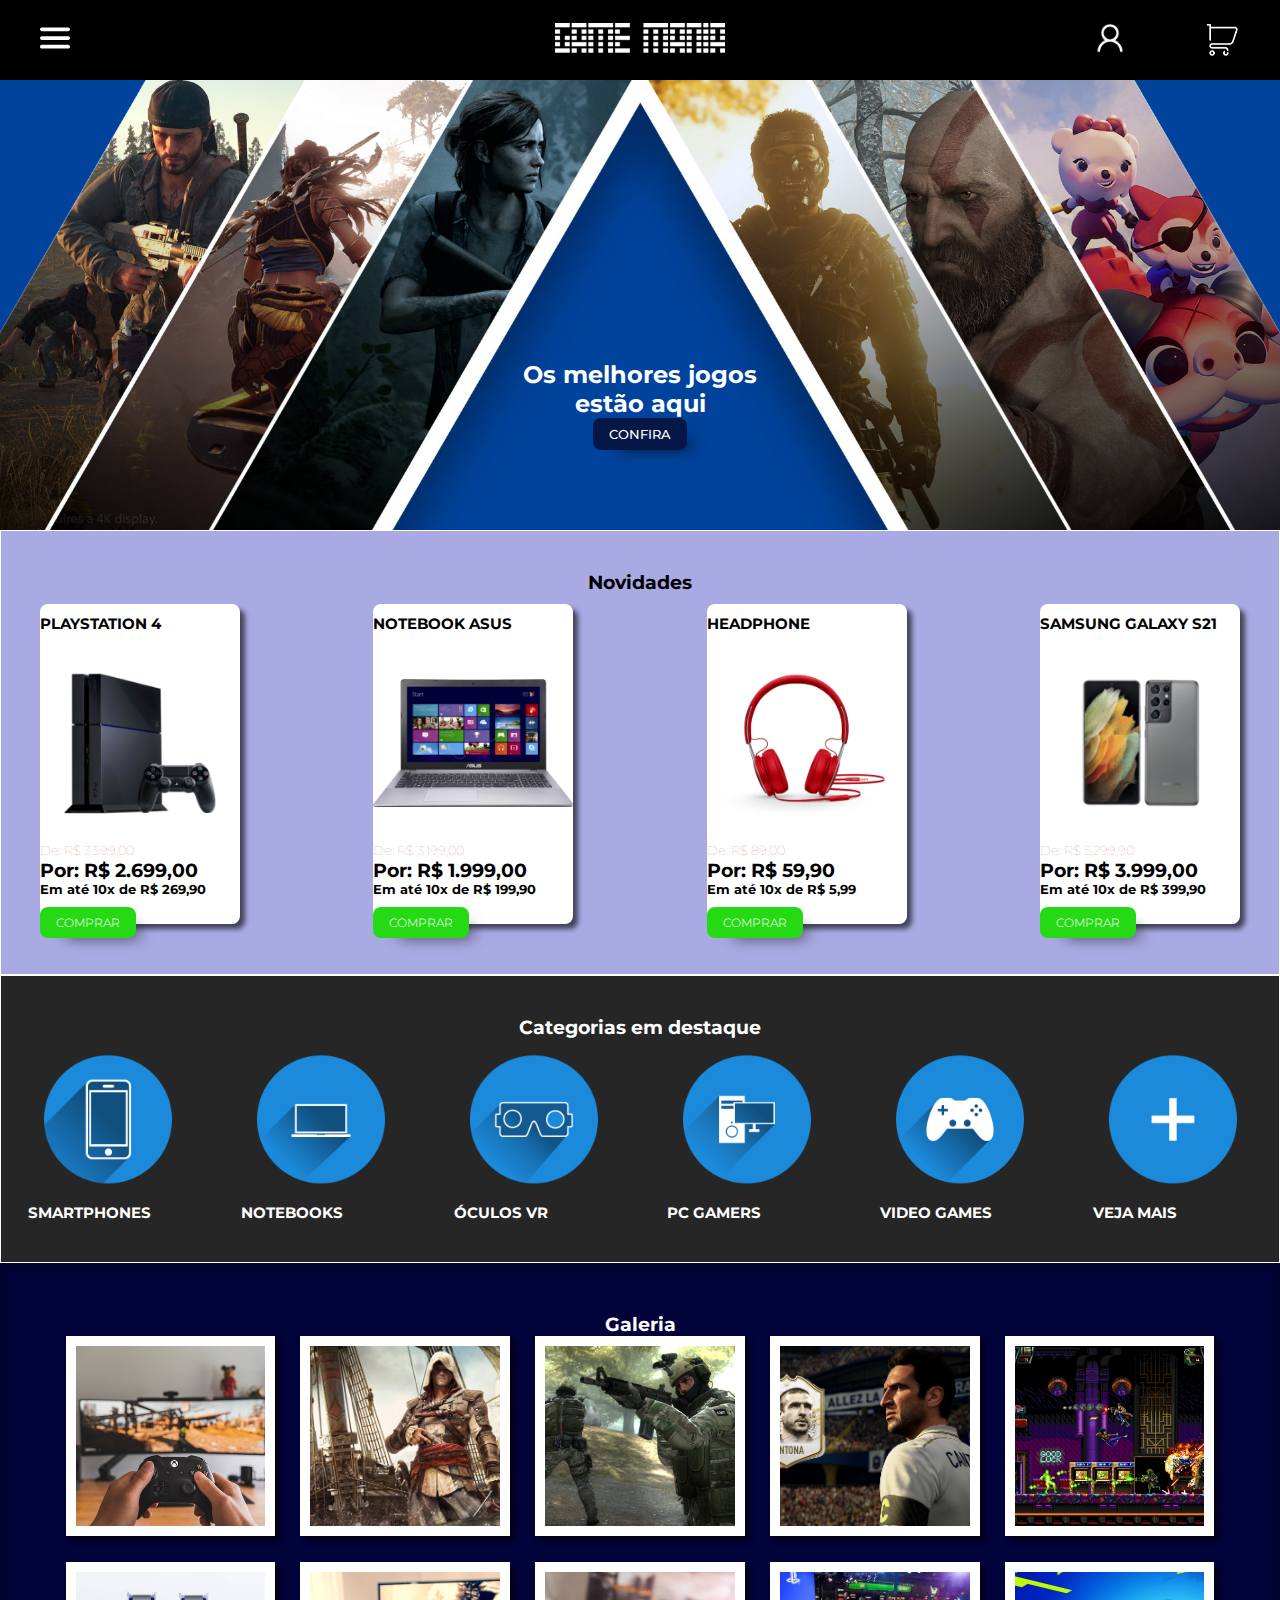
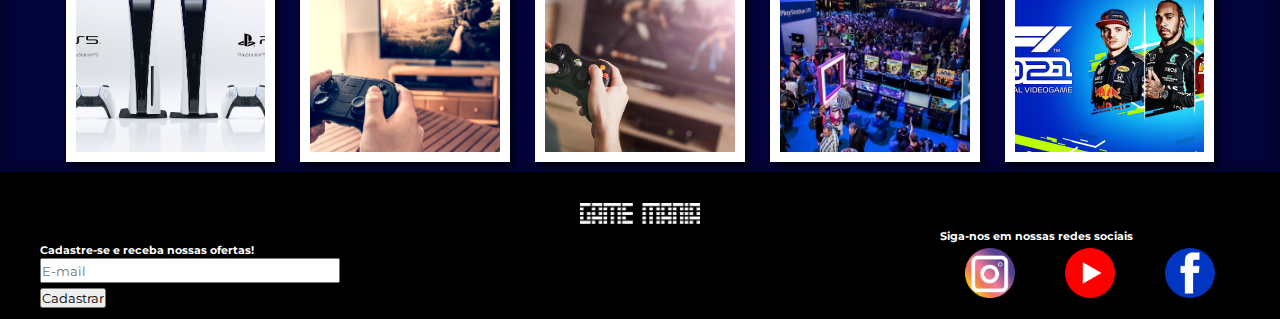
==== commit 15dba945: "renderização das demais paginas do site com JS" ====
--- a/index.html
+++ b/index.html
@@ -187,7 +187,7 @@
             <div class="texto-galeria">
                 <h3>Galeria</h3>
             </div>
-            <div id="espaco-galeria" class="cards-galeria container-grid">
+            <div class="cards-galeria container-grid">
                 <a href="imagens/galeria/foto1.jpg" class="itens-galeria">
                     <img src="imagens/galeria/foto1.jpg" alt="">
                 </a>
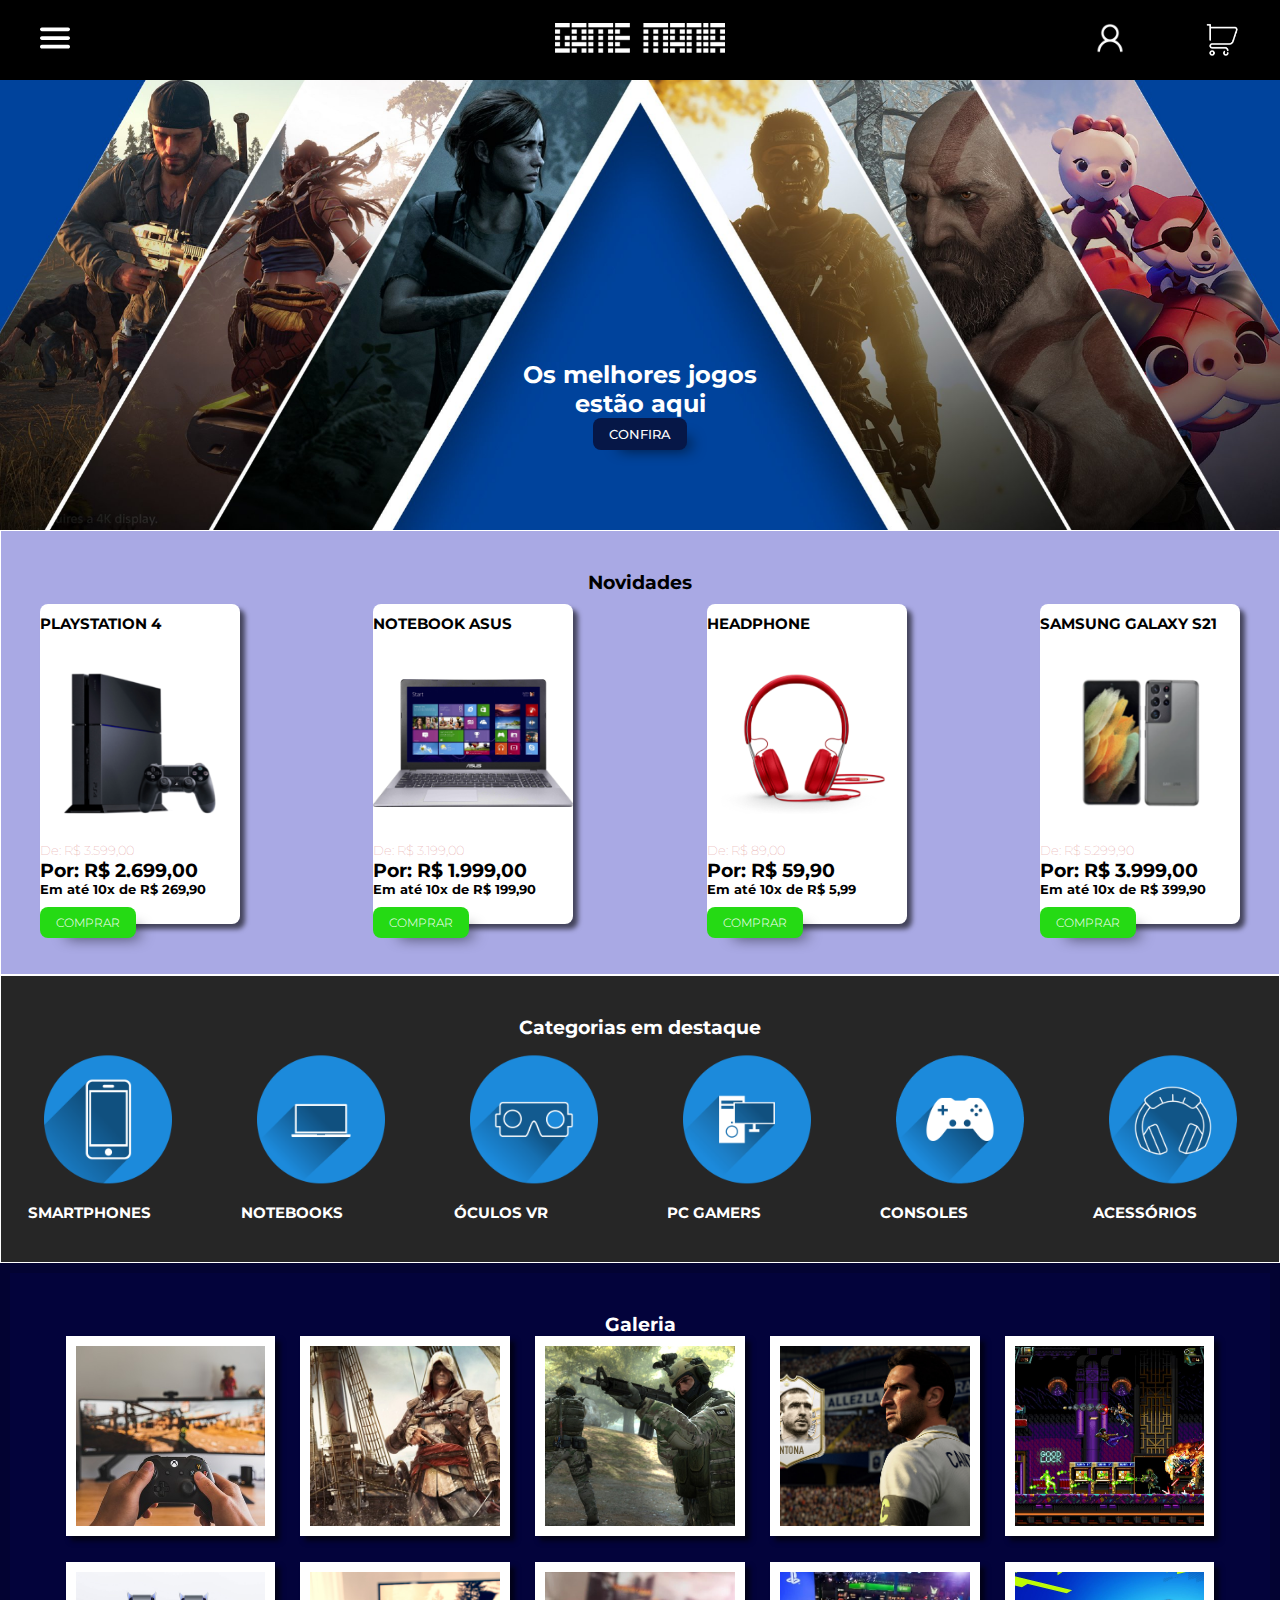
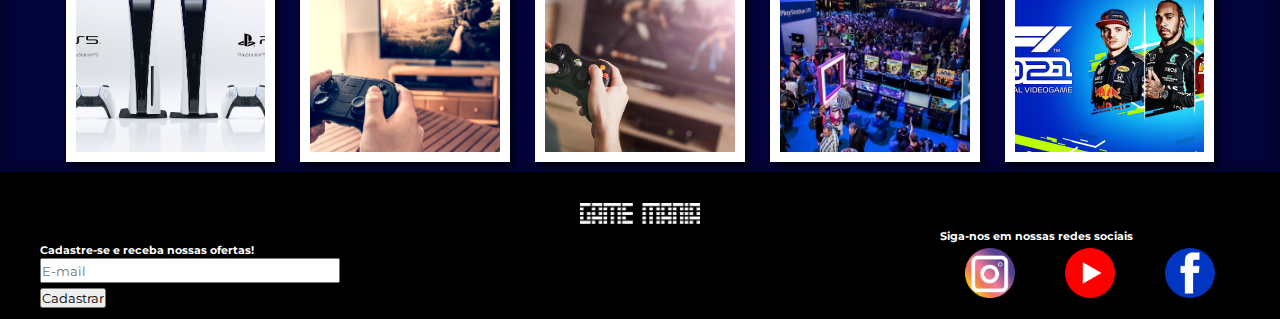
==== commit 355505e0: "renderização de seção categoria e galeria utilizando JS" ====
--- a/index.html
+++ b/index.html
@@ -9,7 +9,7 @@
     <link rel="stylesheet" href="css/style.css">
     <script src="js/jquery-3.6.0.js"></script>
 </head>
-<body onload="renderizarNovidades()">
+<body onload="renderizarNovidades(), renderizarCategorias(), renderizarGaleria()">
     
     <!-- CABEÇALHO -->
     <header>
@@ -122,9 +122,9 @@
                 <h3>Categorias em destaque</h3>
             </div>
 
-            <div class="row">
+            <div id="espaco-categorias" class="row">
                     
-                    <div class="col">
+                    <!-- <div class="col">
                         <section class="card">
                             <div class="icone">
                                 <a href="celulares.html"><img src="imagens/icone smartphone.png" alt="smartphones"></a>
@@ -172,11 +172,11 @@
                     <div class="col">
                         <section class="card">
                             <div class="icone">
-                                <a href="#"><img src="imagens/icone-veja-mais.png" alt="veja mais"></a>
-                            </div>
-                            <h4>veja mais</h4>
+                                <a href="acessorios.html"><img src="imagens/icone-acessórios.png" alt="acessórios"></a>
+                            </div>
+                            <h4>Acessórios</h4>
                         </section>   
-                    </div> 
+                    </div>  -->
             </div>
         </div>
     </section>
@@ -187,8 +187,8 @@
             <div class="texto-galeria">
                 <h3>Galeria</h3>
             </div>
-            <div class="cards-galeria container-grid">
-                <a href="imagens/galeria/foto1.jpg" class="itens-galeria">
+            <div id="espaco-galeria" class="cards-galeria container-grid">
+                <!-- <a href="imagens/galeria/foto1.jpg" class="itens-galeria">
                     <img src="imagens/galeria/foto1.jpg" alt="">
                 </a>
                 <a href="imagens/galeria/foto2.jpg" class="itens-galeria">
@@ -217,7 +217,7 @@
                 </a>
                 <a href="imagens/galeria/foto10.jpg" class="itens-galeria">
                     <img src="imagens/galeria/foto10.jpg" alt="">
-                </a>                
+                </a>                 -->
             </div>
         </div>
     </section>
